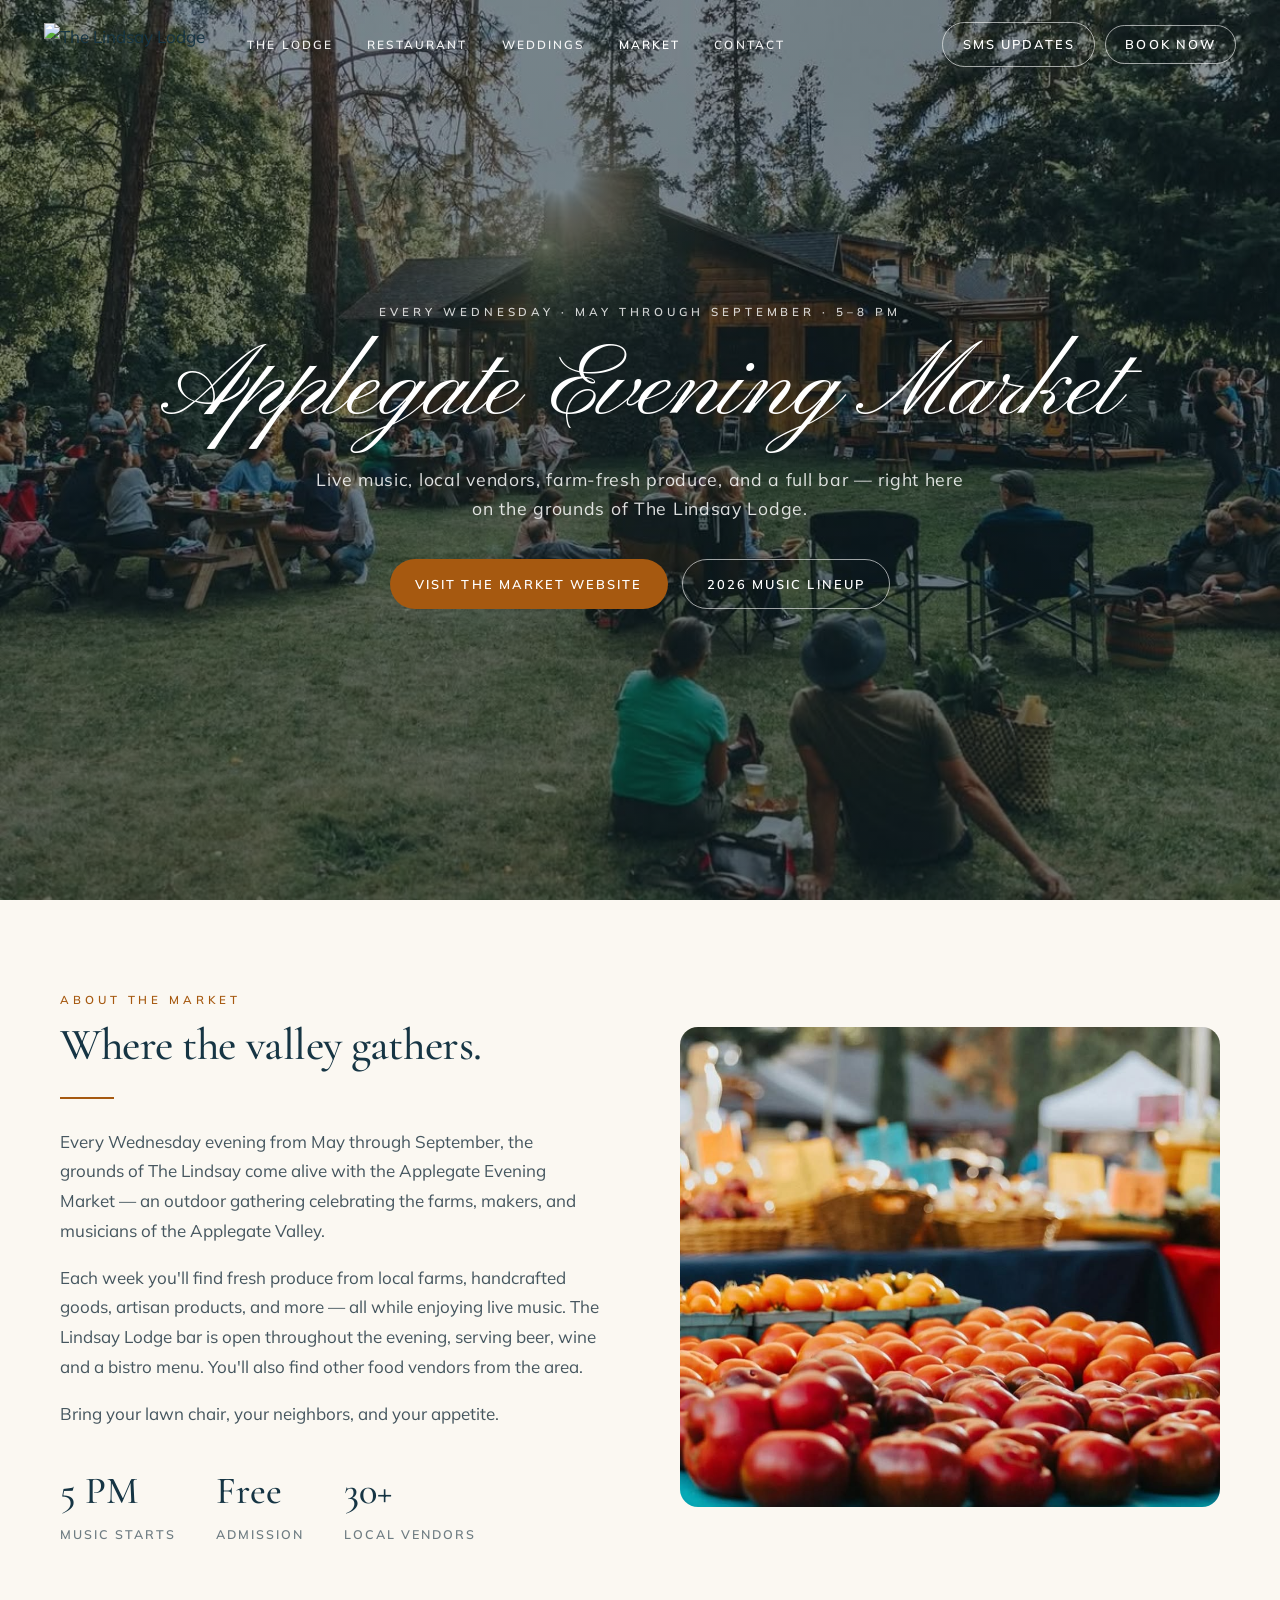
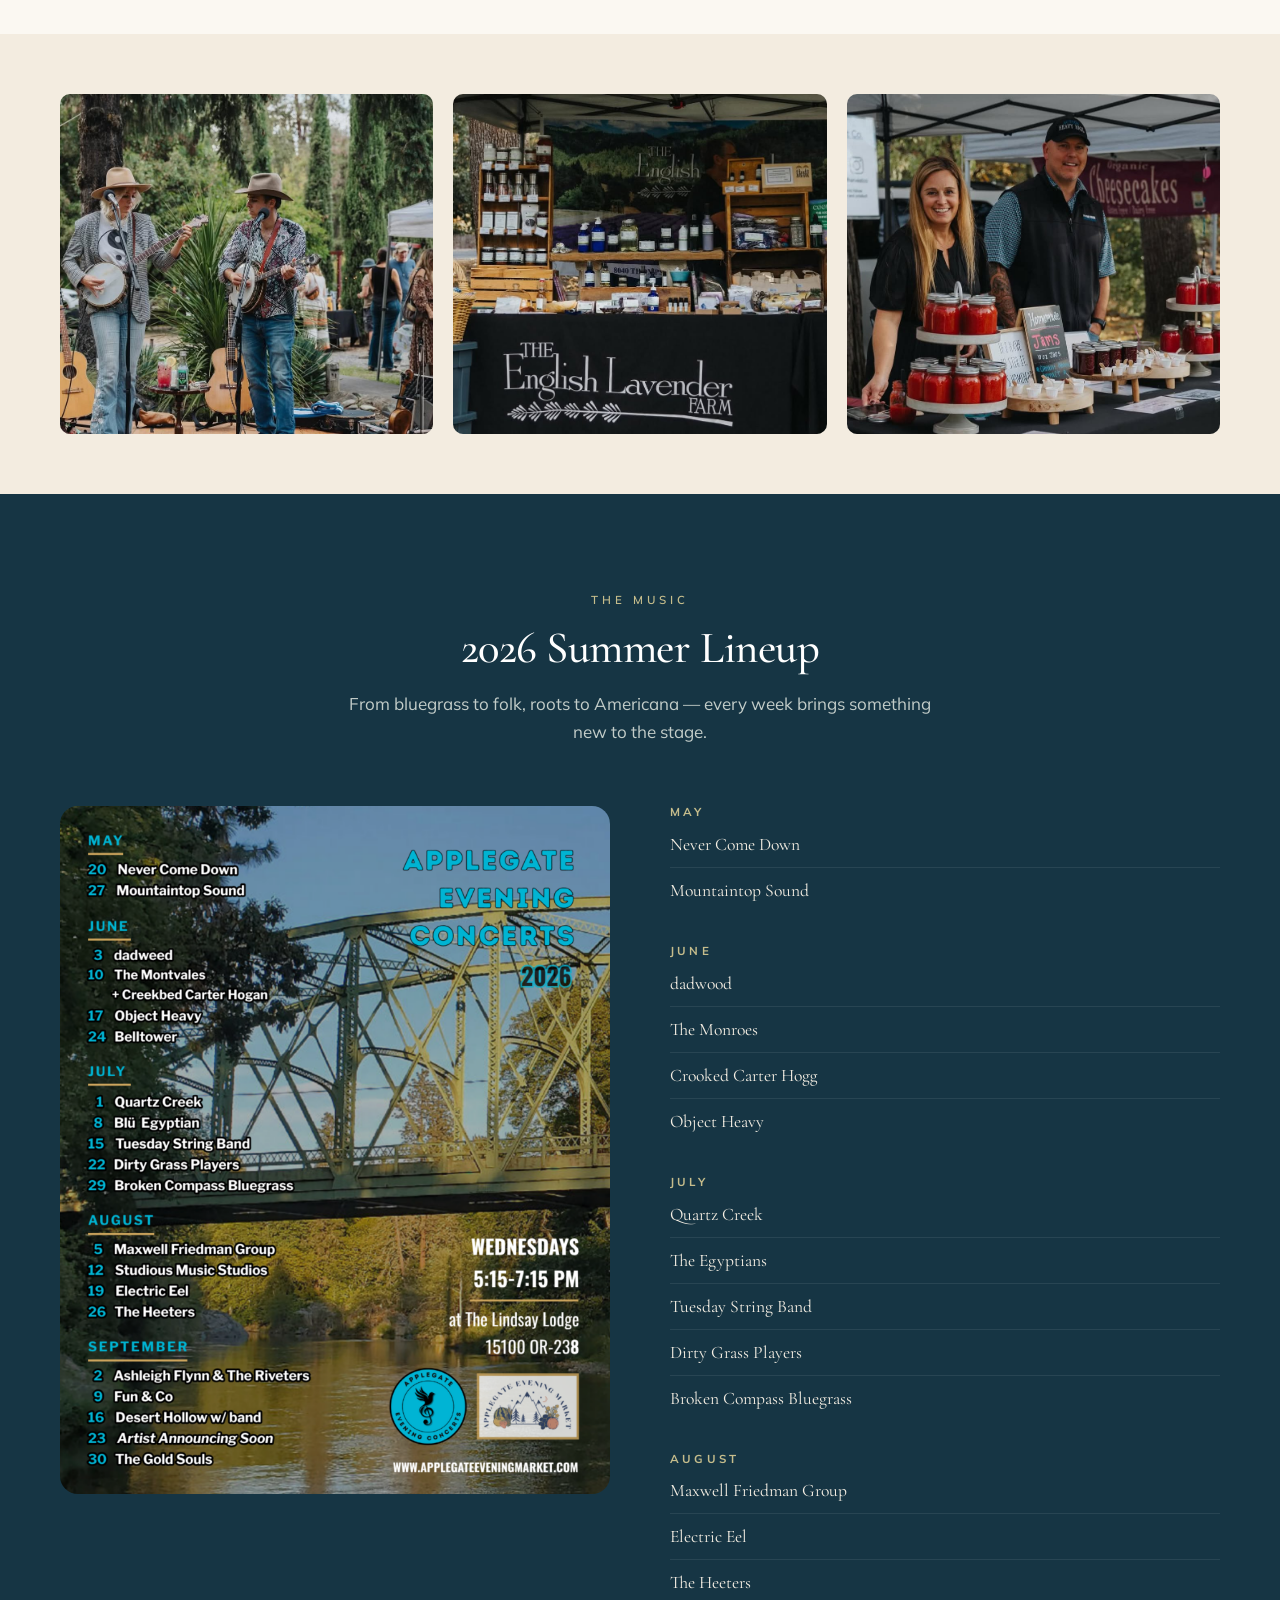
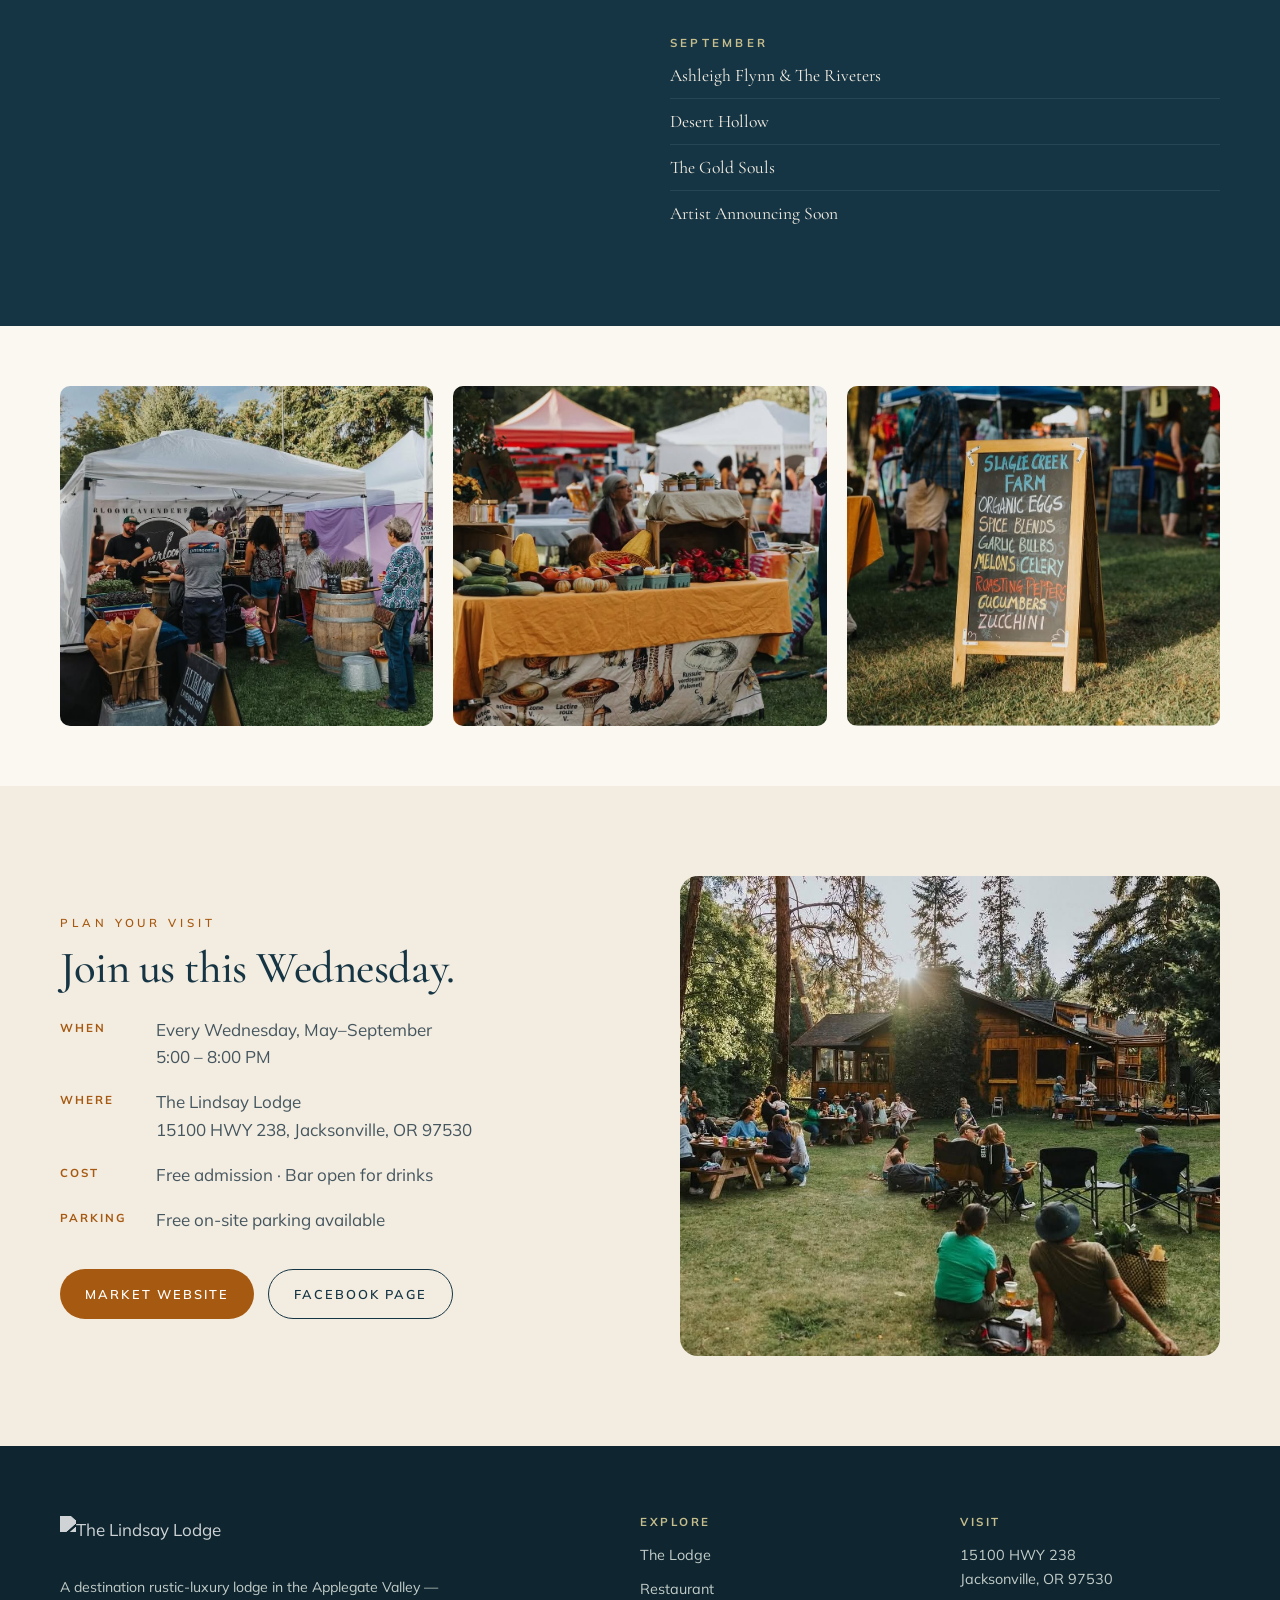
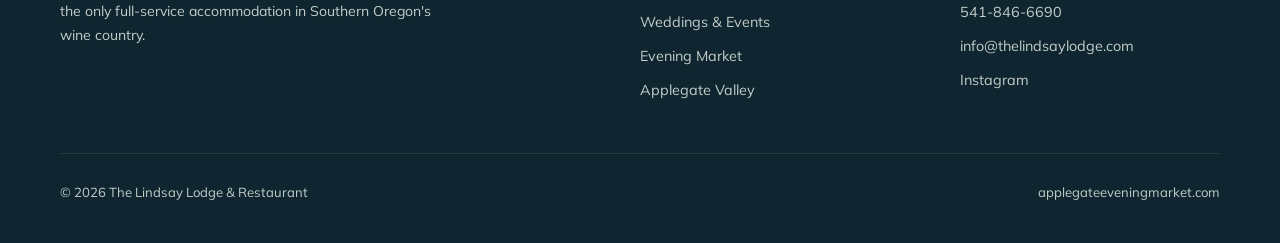
==== market.html @ b1ee75ec "Add Applegate Evening Market page and lodge gallery photos - New market.html page with hero, lineup," ====
<!doctype html>
<html lang="en">
<head>
<meta charset="utf-8">
<meta name="viewport" content="width=device-width, initial-scale=1">
<title>Applegate Evening Market | The Lindsay Lodge — Wednesdays in the Applegate Valley</title>
<meta name="description" content="The Applegate Evening Market is a weekly outdoor market held every Wednesday evening, May through September, at The Lindsay Lodge. Live music, local vendors, food, and drinks in the Applegate Valley, Oregon.">
<meta name="robots" content="index, follow">
<link rel="canonical" href="https://www.thelindsaylodge.com/market">

<meta property="og:type" content="event">
<meta property="og:url" content="https://www.thelindsaylodge.com/market">
<meta property="og:title" content="Applegate Evening Market — Every Wednesday at The Lindsay Lodge">
<meta property="og:description" content="Live music, local vendors, food and drinks every Wednesday evening, May–September, on the grounds of The Lindsay Lodge in the Applegate Valley.">
<meta property="og:image" content="https://www.thelindsaylodge.com/assets/market-lawn.jpg">
<meta property="og:site_name" content="The Lindsay Lodge">

<meta name="twitter:card" content="summary_large_image">
<meta name="twitter:title" content="Applegate Evening Market | The Lindsay Lodge">
<meta name="twitter:description" content="Live music, local vendors, and drinks every Wednesday evening at The Lindsay Lodge, Applegate Valley, Oregon.">
<meta name="twitter:image" content="https://www.thelindsaylodge.com/assets/market-lawn.jpg">

<script type="application/ld+json">
{
  "@context": "https://schema.org",
  "@type": "EventSeries",
  "name": "Applegate Evening Market",
  "url": "https://www.thelindsaylodge.com/market",
  "image": "https://www.thelindsaylodge.com/assets/market-lawn.jpg",
  "description": "A weekly outdoor market featuring live music, local vendors, and food and drinks every Wednesday evening from May through September at The Lindsay Lodge.",
  "eventSchedule": {
    "@type": "Schedule",
    "repeatFrequency": "P1W",
    "byDay": "Wednesday",
    "startTime": "17:15",
    "endTime": "19:15",
    "startDate": "2026-05-01",
    "endDate": "2026-09-30"
  },
  "location": {
    "@type": "Place",
    "name": "The Lindsay Lodge",
    "address": {
      "@type": "PostalAddress",
      "streetAddress": "15100 HWY 238",
      "addressLocality": "Jacksonville",
      "addressRegion": "OR",
      "postalCode": "97530",
      "addressCountry": "US"
    }
  },
  "organizer": {
    "@type": "Organization",
    "name": "A Greater Applegate",
    "url": "https://agreaterapplegate.org"
  }
}
</script>

<link rel="stylesheet" href="styles/brand.css">
<style>
.wrap{ max-width:1240px; margin:0 auto; padding:0 40px; }

/* Nav */
.nav{ position:fixed; inset:0 0 auto 0; z-index:50; display:flex; align-items:center;
  justify-content:space-between; padding:22px 44px; transition:all .4s var(--ease); }
.nav__links{ display:flex; gap:34px; align-items:center; }
.nav a.navlink{ font-family:var(--body); font-weight:600; font-size:.74rem; letter-spacing:.18em;
  text-transform:uppercase; color:#fff; opacity:.92; transition:opacity .2s; }
.nav a.navlink:hover,.nav a.navlink.active{ opacity:1; }
.nav__logo img{ height:42px; display:block; transition:filter .4s var(--ease); }
.nav .btn{ padding:.85em 1.5em; }
.nav--scrolled{ background:var(--canvas); padding:14px 44px; box-shadow:var(--shadow-sm); }
.nav--scrolled a.navlink{ color:var(--ink); }
.nav--scrolled .nav__logo img{ filter:brightness(0) saturate(100%) invert(15%) sepia(34%) saturate(900%) hue-rotate(155deg) brightness(94%) contrast(92%); }
.nav--scrolled .btn--ghost-light{ border-color:var(--ink); color:var(--ink); }
.nav--scrolled .btn--ghost-light:hover{ background:var(--ink); color:#fff; }
.nav__left{ display:flex; align-items:center; gap:42px; }

/* Mobile nav */
.nav__burger{ display:none; background:none; border:none; cursor:pointer; padding:6px; flex-direction:column; gap:5px; align-items:center; justify-content:center; }
.nav__burger span{ display:block; width:22px; height:2px; background:#fff; border-radius:2px; transition:transform .3s var(--ease), opacity .2s, background .4s var(--ease); }
.nav--scrolled .nav__burger span{ background:var(--ink); }
.nav__burger[aria-expanded="true"] span:nth-child(1){ transform:translateY(7px) rotate(45deg); }
.nav__burger[aria-expanded="true"] span:nth-child(2){ opacity:0; }
.nav__burger[aria-expanded="true"] span:nth-child(3){ transform:translateY(-7px) rotate(-45deg); }
.nav__mobile{ position:fixed; inset:0; z-index:49; background:var(--ink); display:flex; flex-direction:column;
  padding:90px 44px 50px; gap:0; transform:translateY(-100%); opacity:0;
  transition:transform .45s var(--ease), opacity .35s var(--ease); pointer-events:none; }
.nav__mobile.open{ transform:translateY(0); opacity:1; pointer-events:auto; }
.nav__mobile a{ font-family:var(--display); font-size:2rem; color:var(--on-dark); padding:14px 0;
  border-bottom:1px solid rgba(255,255,255,.1); font-weight:500; }
.nav__mobile > a:last-of-type{ border-bottom:none; }
.nav__mobile__close{ position:absolute; top:22px; right:44px; background:none; border:none;
  color:#fff; font-size:1.5rem; cursor:pointer; padding:8px; }
.nav__mobile__sms{ margin-top:18px; padding-top:22px; border-top:1px solid rgba(255,255,255,.1); }
.nav__mobile .nav__mobile__sms a{ border-bottom:none; padding:0; color:var(--gold); font-size:.76rem; letter-spacing:.14em; font-family:var(--body); }
@media(max-width:980px){ .nav__burger{ display:flex; } .nav__sms-desktop{ display:none; } }

/* Book dropdown */
.book-dropdown{ position:relative; }
.book-dropdown > button{ background:transparent; }
.book-dropdown__menu{ display:none; position:absolute; top:calc(100% + 10px); right:0;
  background:#fff; border-radius:var(--r-md); box-shadow:var(--shadow-md);
  min-width:190px; overflow:hidden; z-index:200; }
.book-dropdown__menu.open{ display:block; }
.book-dropdown__menu a{ display:block; padding:15px 20px; font-family:var(--body);
  font-weight:600; font-size:.78rem; letter-spacing:.12em; text-transform:uppercase;
  color:var(--ink); border-bottom:1px solid var(--line); transition:background .18s; }
.book-dropdown__menu a:last-child{ border-bottom:none; }
.book-dropdown__menu a:hover{ background:var(--canvas-2); }

/* Hero */
.hero{ position:relative; height:100vh; min-height:640px; display:flex; align-items:center;
  justify-content:center; text-align:center; color:#fff; overflow:hidden; }
.hero__bg{ position:absolute; inset:0; background-size:cover; background-position:center 30%;
  background-image:url('assets/market-lawn.jpg'); }
.hero__bg::after{ content:''; position:absolute; inset:0;
  background:linear-gradient(to bottom, rgba(10,30,40,.45) 0%, rgba(10,30,40,.55) 100%); }
.hero__body{ position:relative; z-index:2; padding:0 20px; }
.hero__eyebrow{ font-family:var(--body); font-weight:600; font-size:.72rem;
  letter-spacing:.34em; text-transform:uppercase; opacity:.8; margin-bottom:18px; }
.hero h1{ font-family:var(--script); font-size:clamp(3rem,8vw,7rem); font-weight:400;
  color:#fff; line-height:1; margin-bottom:24px; }
.hero__sub{ font-family:var(--body); font-size:clamp(.9rem,1.4vw,1.1rem);
  opacity:.85; max-width:38em; margin:0 auto 36px; letter-spacing:.04em; }
.hero__ctas{ display:flex; gap:14px; justify-content:center; flex-wrap:wrap; }

/* Sections */
.pad{ padding:90px 0; }
.pad--sm{ padding:60px 0; }

/* Intro */
.intro{ background:var(--canvas); }
.intro__grid{ display:grid; grid-template-columns:1fr 1fr; gap:80px; align-items:center; }
.intro__text .eyebrow{ color:var(--burnt); margin-bottom:14px; display:block; }
.intro__text h2{ font-size:clamp(2rem,3.5vw,3.2rem); font-weight:500; margin-bottom:22px; }
.intro__text p{ color:var(--fg-soft); line-height:1.75; margin-bottom:16px; }
.intro__text .rule{ margin:28px 0; }
.intro__img{ border-radius:var(--r-lg); overflow:hidden; }
.intro__img img{ width:100%; height:480px; object-fit:cover; display:block; }

/* Photo strip */
.strip{ background:var(--canvas-2); }
.strip__grid{ display:grid; grid-template-columns:repeat(3,1fr); gap:20px; }
.strip__grid img{ width:100%; height:340px; object-fit:cover; border-radius:var(--r-md); display:block; }

/* Lineup */
.lineup{ background:var(--ink); color:var(--on-dark); }
.lineup .eyebrow{ color:var(--gold); }
.lineup__head{ text-align:center; margin-bottom:60px; }
.lineup__head h2{ color:#fff; font-size:clamp(2rem,3.5vw,3rem); font-weight:500; margin:14px 0 18px; }
.lineup__head p{ color:var(--on-dark-mute); max-width:36em; margin:0 auto; }
.lineup__grid{ display:grid; grid-template-columns:1fr 1fr; gap:60px; align-items:start; }
.lineup__img{ border-radius:var(--r-lg); overflow:hidden; }
.lineup__img img{ width:100%; display:block; }
.lineup__months{ display:flex; flex-direction:column; gap:32px; }
.lineup__month h3{ font-family:var(--body); font-weight:700; font-size:.72rem;
  letter-spacing:.28em; text-transform:uppercase; color:var(--gold); margin-bottom:12px; }
.lineup__month ul{ list-style:none; padding:0; margin:0; display:flex; flex-direction:column; gap:8px; }
.lineup__month li{ color:var(--on-dark); font-family:var(--display); font-size:1.1rem;
  font-weight:400; padding-bottom:8px; border-bottom:1px solid rgba(255,255,255,.08); }
.lineup__month li:last-child{ border-bottom:none; }

/* Vendor grid */
.vendors{ background:var(--canvas); }
.vendors__grid{ display:grid; grid-template-columns:repeat(3,1fr); gap:20px; }
.vendors__grid img{ width:100%; height:340px; object-fit:cover; border-radius:var(--r-md); display:block; }

/* Visit info */
.visit{ background:var(--canvas-2); }
.visit__grid{ display:grid; grid-template-columns:1fr 1fr; gap:80px; align-items:center; }
.visit__text .eyebrow{ color:var(--burnt); margin-bottom:14px; display:block; }
.visit__text h2{ font-size:clamp(2rem,3.5vw,3rem); font-weight:500; margin-bottom:24px; }
.visit__details{ display:flex; flex-direction:column; gap:18px; margin-bottom:36px; }
.visit__detail{ display:flex; gap:16px; align-items:flex-start; }
.visit__detail__label{ font-family:var(--body); font-weight:700; font-size:.72rem;
  letter-spacing:.18em; text-transform:uppercase; color:var(--burnt); min-width:80px; padding-top:2px; }
.visit__detail__val{ color:var(--fg-soft); line-height:1.6; }
.visit__img{ border-radius:var(--r-lg); overflow:hidden; }
.visit__img img{ width:100%; height:480px; object-fit:cover; display:block; }

/* Footer */
footer{ background:#0f2630; color:var(--on-dark-mute); padding:70px 0 40px; }
.foot{ display:grid; grid-template-columns:2fr 1fr 1fr; gap:60px; padding-bottom:50px;
  border-bottom:1px solid rgba(255,255,255,.08); }
.foot__brand img{ height:48px; filter:brightness(0) invert(1); opacity:.8; margin-bottom:18px; }
.foot__brand p{ font-size:.88rem; line-height:1.7; max-width:28em; }
footer h4{ font-family:var(--body); font-weight:700; font-size:.72rem;
  letter-spacing:.22em; text-transform:uppercase; color:var(--gold); margin-bottom:16px; }
footer ul{ list-style:none; padding:0; margin:0; display:flex; flex-direction:column; gap:10px; font-size:.9rem; }
footer a{ color:var(--on-dark-mute); transition:color .2s; }
footer a:hover{ color:var(--on-dark); }
.foot__bottom{ display:flex; justify-content:space-between; padding-top:28px; font-size:.82rem; flex-wrap:wrap; gap:10px; }

@media(max-width:900px){
  .intro__grid,.lineup__grid,.visit__grid{ grid-template-columns:1fr; gap:44px; }
  .strip__grid,.vendors__grid{ grid-template-columns:1fr 1fr; }
  .foot{ grid-template-columns:1fr; gap:36px; }
}
@media(max-width:600px){
  .strip__grid,.vendors__grid{ grid-template-columns:1fr; }
  .wrap{ padding:0 24px; }
  .pad{ padding:60px 0; }
}
</style>
</head>
<body>

<nav class="nav" id="nav">
  <div class="nav__left">
    <button class="nav__burger" id="navBurger" aria-label="Open menu" aria-expanded="false"><span></span><span></span><span></span></button>
    <a class="nav__logo" href="index.html"><img src="https://static.wixstatic.com/media/81984b_c04ca0d64a994e589d77ba62fd34f789~mv2.png/v1/fill/w_420,h_168,al_c,q_90,enc_auto/file.png" alt="The Lindsay Lodge"></a>
    <div class="nav__links">
      <a class="navlink" href="index.html#lodge">The Lodge</a>
      <a class="navlink" href="restaurant.html">Restaurant</a>
      <a class="navlink" href="weddings.html">Weddings</a>
      <a class="navlink active" href="market.html">Market</a>
      <a class="navlink" href="index.html#visit">Contact</a>
    </div>
  </div>
  <div style="display:flex;gap:10px;align-items:center;">
    <a class="btn btn--ghost-light nav__sms-desktop" href="https://mailchi.mp/thelindsaylodge/sms-signup" target="_blank" rel="noopener">SMS Updates</a>
    <div class="book-dropdown" id="bookDropdown">
      <button class="btn btn--ghost-light" id="bookBtn" aria-haspopup="true" aria-expanded="false">Book Now</button>
      <div class="book-dropdown__menu" id="bookMenu">
        <a href="https://resnexus.com/resnexus/reservations/book/3CEECE79-8033-436E-B583-3819718437B6" target="_blank" rel="noopener">Book a Room</a>
        <a href="restaurant.html#reserve">Book a Table</a>
      </div>
    </div>
  </div>
</nav>

<div class="nav__mobile" id="navMobile">
  <button class="nav__mobile__close" id="navMobileClose" aria-label="Close menu">✕</button>
  <a href="index.html#lodge">The Lodge</a>
  <a href="restaurant.html">Restaurant</a>
  <a href="weddings.html">Weddings</a>
  <a href="market.html">Market</a>
  <a href="index.html#visit">Contact</a>
  <div class="nav__mobile__sms">
    <a href="https://mailchi.mp/thelindsaylodge/sms-signup" target="_blank" rel="noopener">Sign up for text updates</a>
  </div>
</div>

<!-- HERO -->
<section class="hero">
  <div class="hero__bg"></div>
  <div class="hero__body">
    <p class="hero__eyebrow">Every Wednesday · May through September · 5–8 PM</p>
    <h1>Applegate Evening Market</h1>
    <p class="hero__sub">Live music, local vendors, farm-fresh produce, and a full bar — right here on the grounds of The Lindsay Lodge.</p>
    <div class="hero__ctas">
      <a class="btn btn--solid" href="https://www.applegateeveningmarket.com" target="_blank" rel="noopener">Visit the Market Website</a>
      <a class="btn btn--ghost-light" href="#lineup">2026 Music Lineup</a>
    </div>
  </div>
</section>

<!-- INTRO -->
<section class="pad intro">
  <div class="wrap">
    <div class="intro__grid">
      <div class="intro__text">
        <span class="eyebrow">About the Market</span>
        <h2>Where the valley gathers.</h2>
        <hr class="rule">
        <p>Every Wednesday evening from May through September, the grounds of The Lindsay come alive with the Applegate Evening Market — an outdoor gathering celebrating the farms, makers, and musicians of the Applegate Valley.</p>
        <p>Each week you'll find fresh produce from local farms, handcrafted goods, artisan products, and more — all while enjoying live music. The Lindsay Lodge bar is open throughout the evening, serving beer, wine and a bistro menu. You'll also find other food vendors from the area.</p>
        <p>Bring your lawn chair, your neighbors, and your appetite.</p>
        <div style="margin-top:32px; display:flex; gap:40px; flex-wrap:wrap;">
          <div>
            <div style="font-family:var(--display);font-size:2.4rem;font-weight:500;color:var(--ink);">5 PM</div>
            <div style="font-size:.78rem;letter-spacing:.16em;text-transform:uppercase;color:var(--fg-mute);font-weight:600;">Music Starts</div>
          </div>
          <div>
            <div style="font-family:var(--display);font-size:2.4rem;font-weight:500;color:var(--ink);">Free</div>
            <div style="font-size:.78rem;letter-spacing:.16em;text-transform:uppercase;color:var(--fg-mute);font-weight:600;">Admission</div>
          </div>
          <div>
            <div style="font-family:var(--display);font-size:2.4rem;font-weight:500;color:var(--ink);">30+</div>
            <div style="font-size:.78rem;letter-spacing:.16em;text-transform:uppercase;color:var(--fg-mute);font-weight:600;">Local Vendors</div>
          </div>
        </div>
      </div>
      <div class="intro__img">
        <img src="assets/market-produce.jpg" alt="Fresh heirloom tomatoes and produce at the Applegate Evening Market">
      </div>
    </div>
  </div>
</section>

<!-- PHOTO STRIP -->
<section class="pad--sm strip">
  <div class="wrap">
    <div class="strip__grid">
      <img src="assets/market-musicians.jpg" alt="Live banjo musicians performing at the Applegate Evening Market">
      <img src="assets/market-lavender.jpg" alt="English Lavender Farm vendor booth">
      <img src="assets/market-jams.jpg" alt="Homemade jam vendors at the market">
    </div>
  </div>
</section>

<!-- MUSIC LINEUP -->
<section class="pad lineup" id="lineup">
  <div class="wrap">
    <div class="lineup__head">
      <span class="eyebrow">The Music</span>
      <h2>2026 Summer Lineup</h2>
      <p>From bluegrass to folk, roots to Americana — every week brings something new to the stage.</p>
    </div>
    <div class="lineup__grid">
      <div class="lineup__img">
        <img src="assets/market-lineup.png" alt="2026 Applegate Evening Market music lineup">
      </div>
      <div class="lineup__months">
        <div class="lineup__month">
          <h3>May</h3>
          <ul>
            <li>Never Come Down</li>
            <li>Mountaintop Sound</li>
          </ul>
        </div>
        <div class="lineup__month">
          <h3>June</h3>
          <ul>
            <li>dadwood</li>
            <li>The Monroes</li>
            <li>Crooked Carter Hogg</li>
            <li>Object Heavy</li>
          </ul>
        </div>
        <div class="lineup__month">
          <h3>July</h3>
          <ul>
            <li>Quartz Creek</li>
            <li>The Egyptians</li>
            <li>Tuesday String Band</li>
            <li>Dirty Grass Players</li>
            <li>Broken Compass Bluegrass</li>
          </ul>
        </div>
        <div class="lineup__month">
          <h3>August</h3>
          <ul>
            <li>Maxwell Friedman Group</li>
            <li>Electric Eel</li>
            <li>The Heeters</li>
          </ul>
        </div>
        <div class="lineup__month">
          <h3>September</h3>
          <ul>
            <li>Ashleigh Flynn &amp; The Riveters</li>
            <li>Desert Hollow</li>
            <li>The Gold Souls</li>
            <li>Artist Announcing Soon</li>
          </ul>
        </div>
      </div>
    </div>
  </div>
</section>

<!-- VENDOR PHOTOS -->
<section class="pad--sm vendors">
  <div class="wrap">
    <div class="vendors__grid">
      <img src="assets/market-booths.jpg" alt="Vendor booths and crowds at the Applegate Evening Market">
      <img src="assets/market-vegetables.jpg" alt="Fresh vegetables at the market">
      <img src="assets/market-sign.jpg" alt="Slagle Creek Farm chalkboard sign at the market">
    </div>
  </div>
</section>

<!-- VISIT INFO -->
<section class="pad visit">
  <div class="wrap">
    <div class="visit__grid">
      <div class="visit__text">
        <span class="eyebrow">Plan Your Visit</span>
        <h2>Join us this Wednesday.</h2>
        <div class="visit__details">
          <div class="visit__detail">
            <span class="visit__detail__label">When</span>
            <span class="visit__detail__val">Every Wednesday, May–September<br>5:00 – 8:00 PM</span>
          </div>
          <div class="visit__detail">
            <span class="visit__detail__label">Where</span>
            <span class="visit__detail__val">The Lindsay Lodge<br>15100 HWY 238, Jacksonville, OR 97530</span>
          </div>
          <div class="visit__detail">
            <span class="visit__detail__label">Cost</span>
            <span class="visit__detail__val">Free admission · Bar open for drinks</span>
          </div>
          <div class="visit__detail">
            <span class="visit__detail__label">Parking</span>
            <span class="visit__detail__val">Free on-site parking available</span>
          </div>
        </div>
        <div style="display:flex;gap:14px;flex-wrap:wrap;">
          <a class="btn btn--solid" href="https://www.applegateeveningmarket.com" target="_blank" rel="noopener">Market Website</a>
          <a class="btn btn--ghost" href="https://www.facebook.com/applegateeveningmarket/" target="_blank" rel="noopener">Facebook Page</a>
        </div>
      </div>
      <div class="visit__img">
        <img src="assets/market-lawn.jpg" alt="Crowd enjoying the Applegate Evening Market on the lodge lawn">
      </div>
    </div>
  </div>
</section>

<footer>
  <div class="wrap">
    <div class="foot">
      <div class="foot__brand">
        <img src="https://static.wixstatic.com/media/81984b_c04ca0d64a994e589d77ba62fd34f789~mv2.png/v1/fill/w_420,h_168,al_c,q_90,enc_auto/file.png" alt="The Lindsay Lodge">
        <p>A destination rustic-luxury lodge in the Applegate Valley — the only full-service accommodation in Southern Oregon's wine country.</p>
      </div>
      <div>
        <h4>Explore</h4>
        <ul>
          <li><a href="index.html#lodge">The Lodge</a></li>
          <li><a href="restaurant.html">Restaurant</a></li>
          <li><a href="weddings.html">Weddings &amp; Events</a></li>
          <li><a href="market.html">Evening Market</a></li>
          <li><a href="https://wanderapplegate.com/" target="_blank" rel="noopener">Applegate Valley</a></li>
        </ul>
      </div>
      <div>
        <h4>Visit</h4>
        <ul>
          <li>15100 HWY 238<br>Jacksonville, OR 97530</li>
          <li><a href="tel:+15418466690">541-846-6690</a></li>
          <li><a href="mailto:info@thelindsaylodge.com">info@thelindsaylodge.com</a></li>
          <li><a href="https://www.instagram.com/thelindsaylodge/" target="_blank" rel="noopener">Instagram</a></li>
        </ul>
      </div>
    </div>
    <div class="foot__bottom">
      <span>© 2026 The Lindsay Lodge &amp; Restaurant</span>
      <span><a href="https://www.applegateeveningmarket.com" target="_blank" rel="noopener">applegateeveningmarket.com</a></span>
    </div>
  </div>
</footer>

<script>
  // Nav scroll
  const nav = document.getElementById('nav');
  window.addEventListener('scroll', () => {
    nav.classList.toggle('nav--scrolled', window.scrollY > 40);
  }, { passive: true });

  // Mobile nav
  const burger = document.getElementById('navBurger');
  const navMobile = document.getElementById('navMobile');
  function closeNav() {
    navMobile.classList.remove('open');
    burger.setAttribute('aria-expanded', 'false');
    document.body.style.overflow = '';
  }
  burger.addEventListener('click', () => {
    const open = !navMobile.classList.contains('open');
    navMobile.classList.toggle('open', open);
    burger.setAttribute('aria-expanded', open);
    document.body.style.overflow = open ? 'hidden' : '';
  });
  document.getElementById('navMobileClose').addEventListener('click', closeNav);
  navMobile.querySelectorAll('a').forEach(a => a.addEventListener('click', closeNav));

  // Book dropdown
  const bookBtn = document.getElementById('bookBtn');
  const bookMenu = document.getElementById('bookMenu');
  bookBtn.addEventListener('click', e => {
    e.stopPropagation();
    const open = !bookMenu.classList.contains('open');
    bookMenu.classList.toggle('open', open);
    bookBtn.setAttribute('aria-expanded', open);
  });
  document.addEventListener('click', () => {
    bookMenu.classList.remove('open');
    bookBtn.setAttribute('aria-expanded', 'false');
  });
  document.addEventListener('keydown', e => { if(e.key==='Escape') bookMenu.classList.remove('open'); });
</script>
</body>
</html>
---- styles/brand.css ----
/* ===========================================================================
   THE LINDSAY LODGE — Brand tokens (from official Brand Guidelines v1.0)
   Deep Blue / Spa Hue heroes · Gold Dust / Burnt Fall / Ever Green / Pale Rosé
   Headlines: Roxborough CF  → Cormorant Garamond (substitute, FLAGGED)
   Body:      Evolve Sans Lt → Mulish            (substitute, FLAGGED)
   Script:    BD Script      → Pinyon Script      (substitute, FLAGGED)
   =========================================================================== */
@import url('https://fonts.googleapis.com/css2?family=Cormorant+Garamond:ital,wght@0,400;0,500;0,600;0,700;1,400;1,500;1,600&family=Mulish:ital,wght@0,300;0,400;0,500;0,600;0,700;1,400&family=Pinyon+Script&display=swap');

:root{
  /* Brand palette — exact hex from guidelines */
  --ink:        #163544;   /* Deep Blue  — hero, primary text */
  --ink-90:     #294655;
  --ink-70:     #4a6571;
  --spa:        #82A2A2;   /* Spa Hue    — hero secondary */
  --spa-dk:     #5e7d7d;
  --spa-lt:     #aec4c4;
  --gold:       #C6BD8C;   /* Gold Dust */
  --gold-dk:    #a99f6a;
  --burnt:      #A65910;   /* Burnt Fall — primary CTA / accent */
  --burnt-dk:   #8a4a0d;
  --evergreen:  #888957;   /* Ever Green */
  --rose:       #DDCEC0;   /* Pale Rosé  — warm neutral */

  /* Derived warm neutrals (backgrounds) */
  --canvas:     #FBF8F2;   /* warm off-white page bg */
  --canvas-2:   #F3ECE0;   /* secondary section bg */
  --paper:      #FFFFFF;
  --line:       #E4DBCC;   /* hairline dividers */

  --fg:         var(--ink);
  --fg-soft:    #45565f;
  --fg-mute:    #6f7d83;
  --on-dark:    #F4EEE3;
  --on-dark-mute:#c3cdc9;

  /* Type */
  --display: 'Cormorant Garamond', 'Roxborough CF', Georgia, serif;
  --body:    'Mulish', 'Evolve Sans', system-ui, sans-serif;
  --script:  'Pinyon Script', cursive;

  --tracking-eyebrow: 0.34em;
  --tracking-display: -0.01em;

  /* Spacing / radius / shadow */
  --r-sm: 4px; --r-md: 10px; --r-lg: 18px; --r-pill: 999px;
  --shadow-sm: 0 2px 10px rgba(22,53,68,.08);
  --shadow-md: 0 12px 34px rgba(22,53,68,.14);
  --shadow-lg: 0 30px 70px rgba(22,53,68,.22);
  --ease: cubic-bezier(.22,1,.36,1);
}

*{ box-sizing: border-box; }
html{ -webkit-font-smoothing: antialiased; text-rendering: optimizeLegibility; }
body{ margin:0; font-family: var(--body); color: var(--fg); background: var(--canvas);
      font-weight:400; line-height:1.65; font-size:17px; }

h1,h2,h3,h4{ font-family: var(--display); font-weight:600; line-height:1.02;
  letter-spacing: var(--tracking-display); margin:0; color: var(--ink); }

.eyebrow{ font-family: var(--body); font-weight:600; font-size:.72rem;
  letter-spacing: var(--tracking-eyebrow); text-transform: uppercase; }

.script{ font-family: var(--script); font-weight:400; letter-spacing:0; line-height:1; }

a{ color: inherit; text-decoration: none; }

/* Shared building blocks ------------------------------------------------ */
.btn{ display:inline-flex; align-items:center; gap:.6em; font-family:var(--body);
  font-weight:600; font-size:.8rem; letter-spacing:.16em; text-transform:uppercase;
  padding:1.05em 1.9em; border-radius:var(--r-pill); cursor:pointer; border:1px solid transparent;
  transition: all .28s var(--ease); }
.btn--solid{ background:var(--burnt); color:#fff; }
.btn--solid:hover{ background:var(--burnt-dk); transform:translateY(-1px); }
.btn--ink{ background:var(--ink); color:var(--on-dark); }
.btn--ink:hover{ background:#0e2630; transform:translateY(-1px); }
.btn--ghost{ border-color:currentColor; color:var(--ink); }
.btn--ghost:hover{ background:var(--ink); color:var(--on-dark); border-color:var(--ink); }
.btn--ghost-light{ border-color:rgba(255,255,255,.6); color:#fff; }
.btn--ghost-light:hover{ background:#fff; color:var(--ink); }
.btn--sms{ border-color:var(--gold-dk); color:var(--gold); }
.btn--sms:hover{ background:var(--gold); color:var(--ink); border-color:var(--gold); }

.rule{ width:54px; height:2px; background:var(--burnt); border:0; }
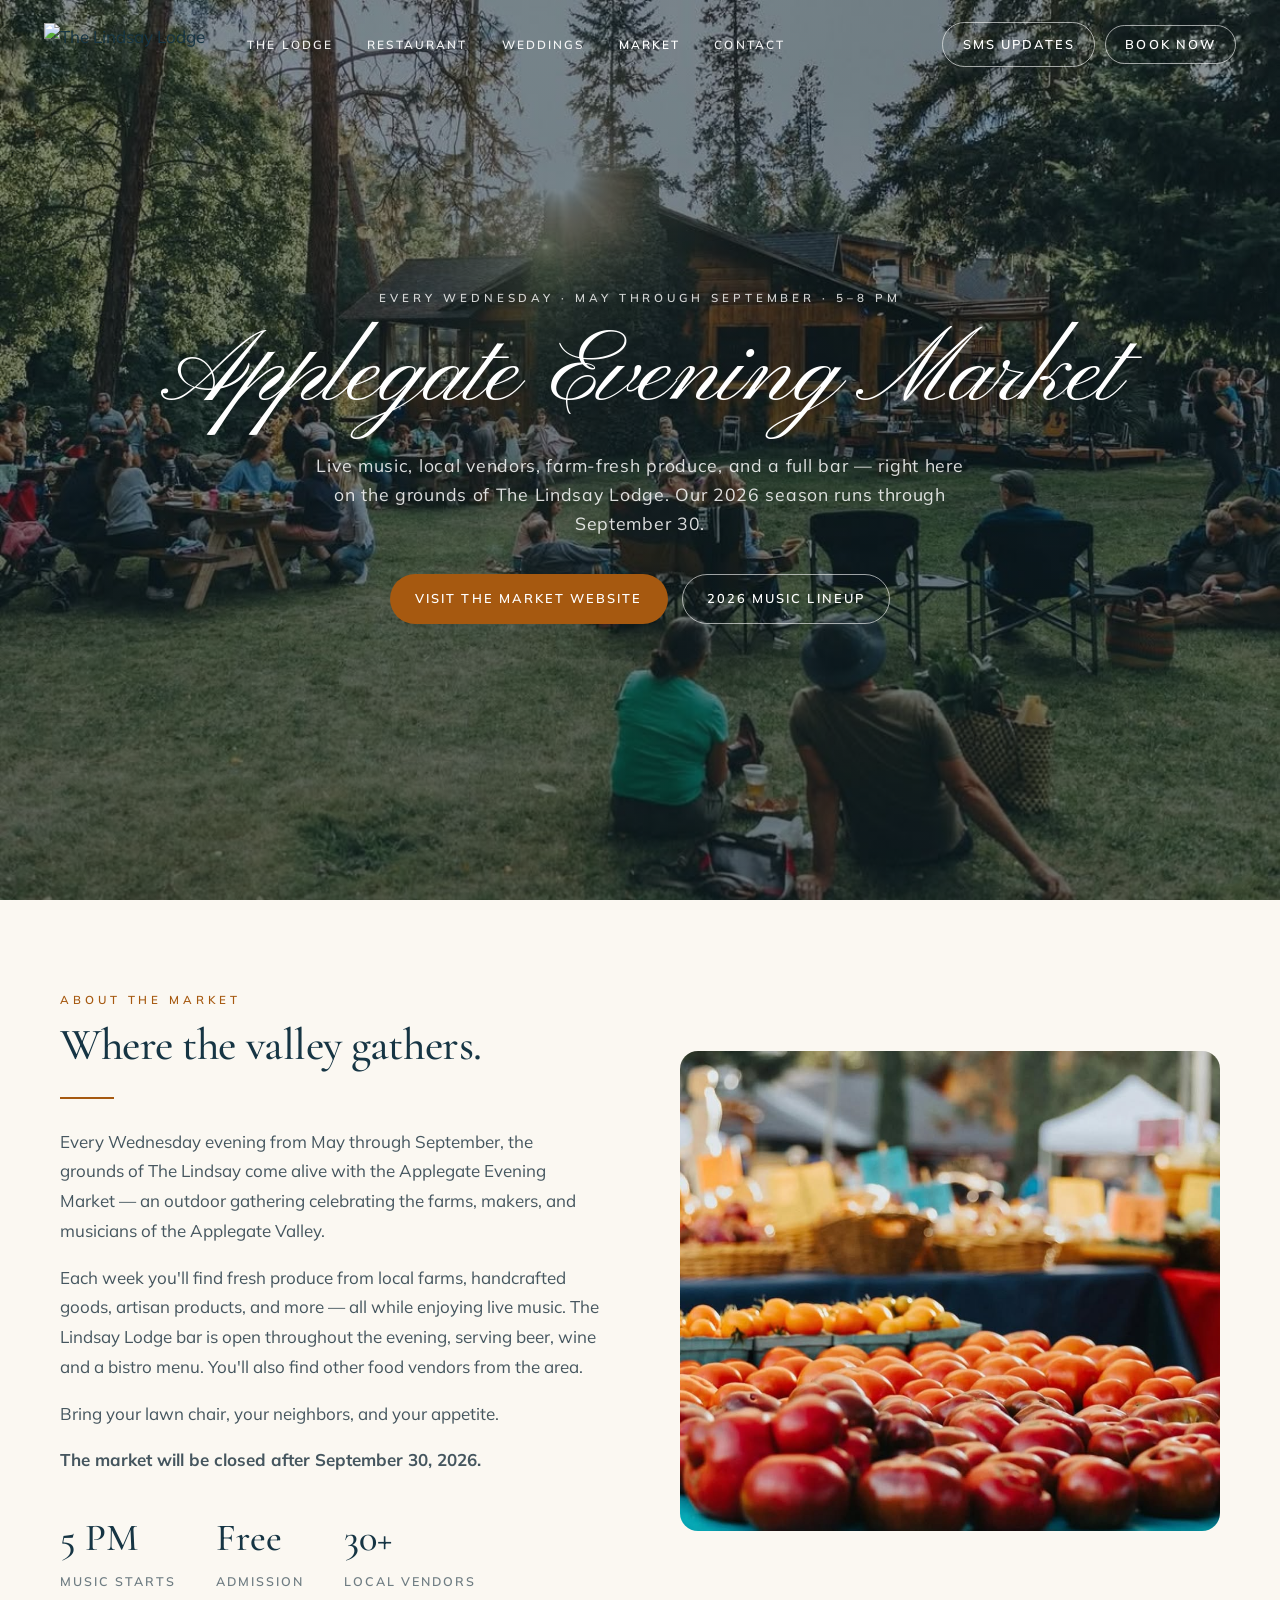
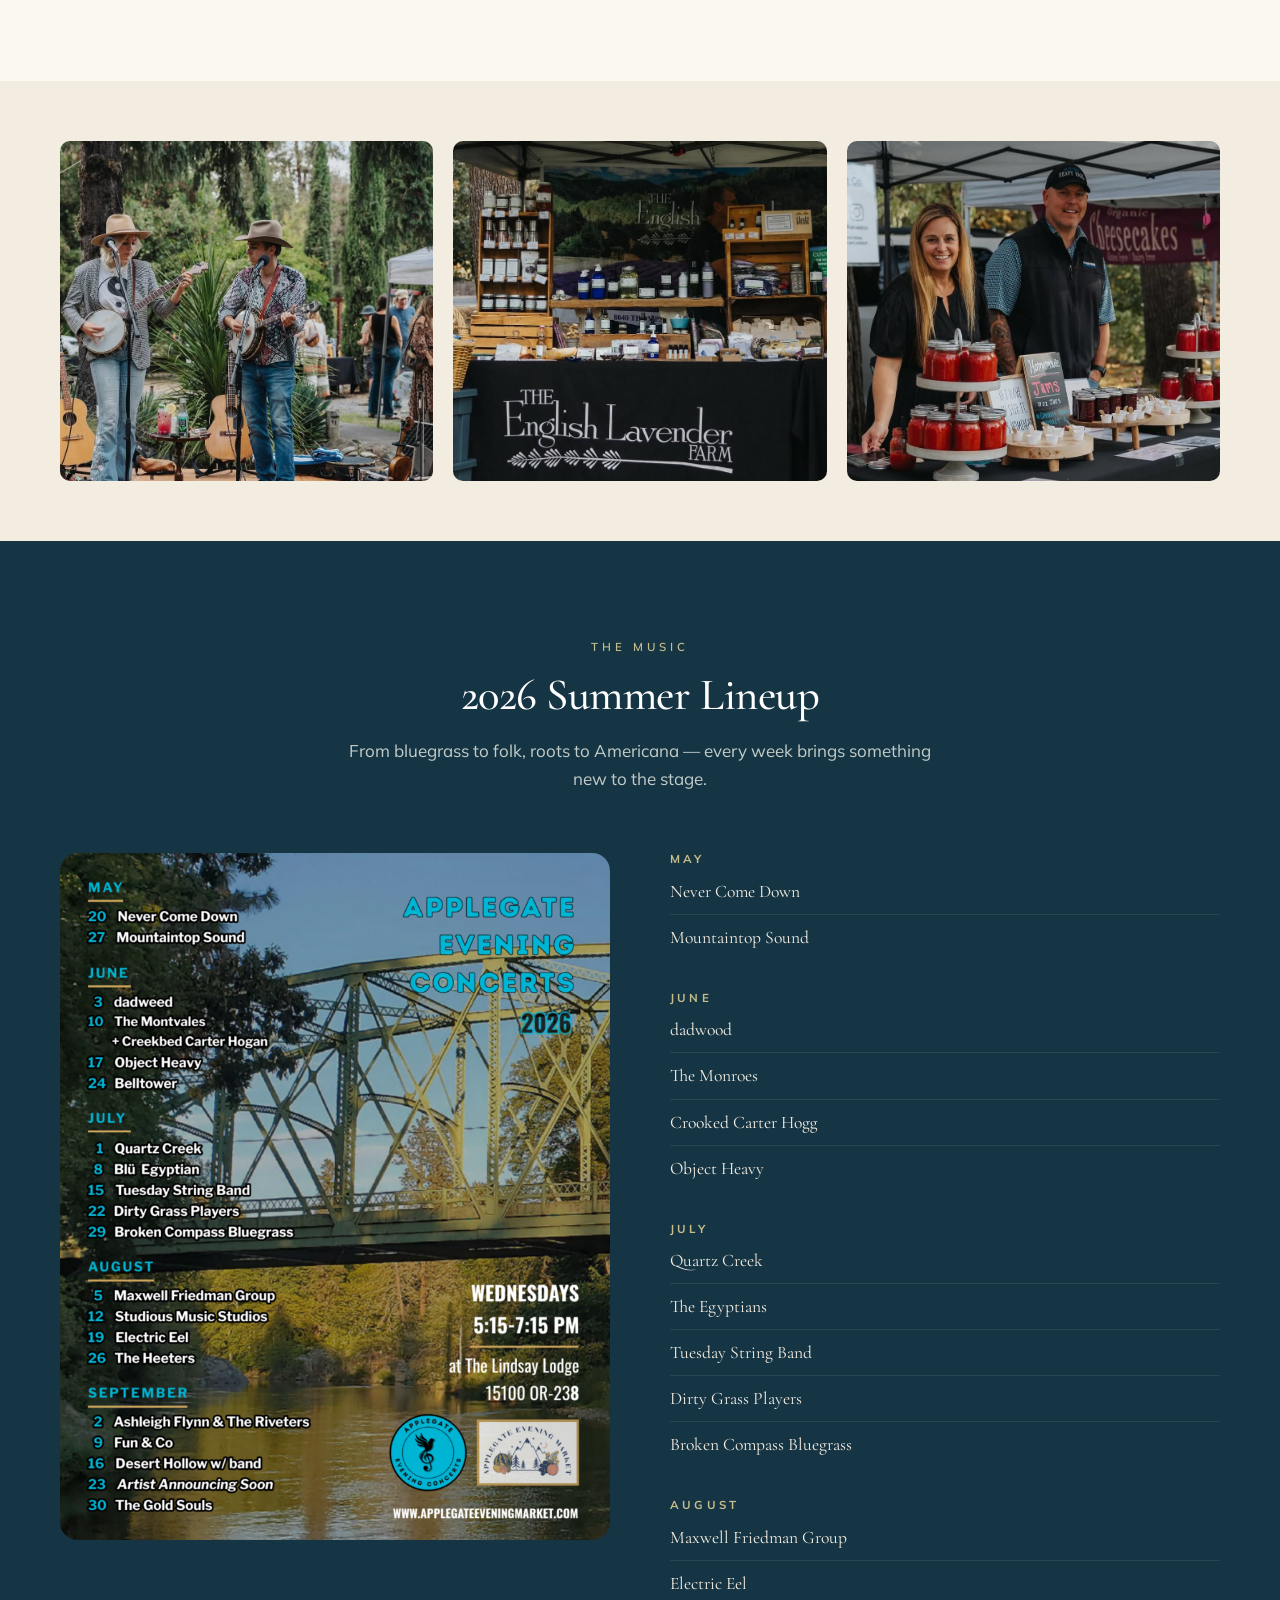
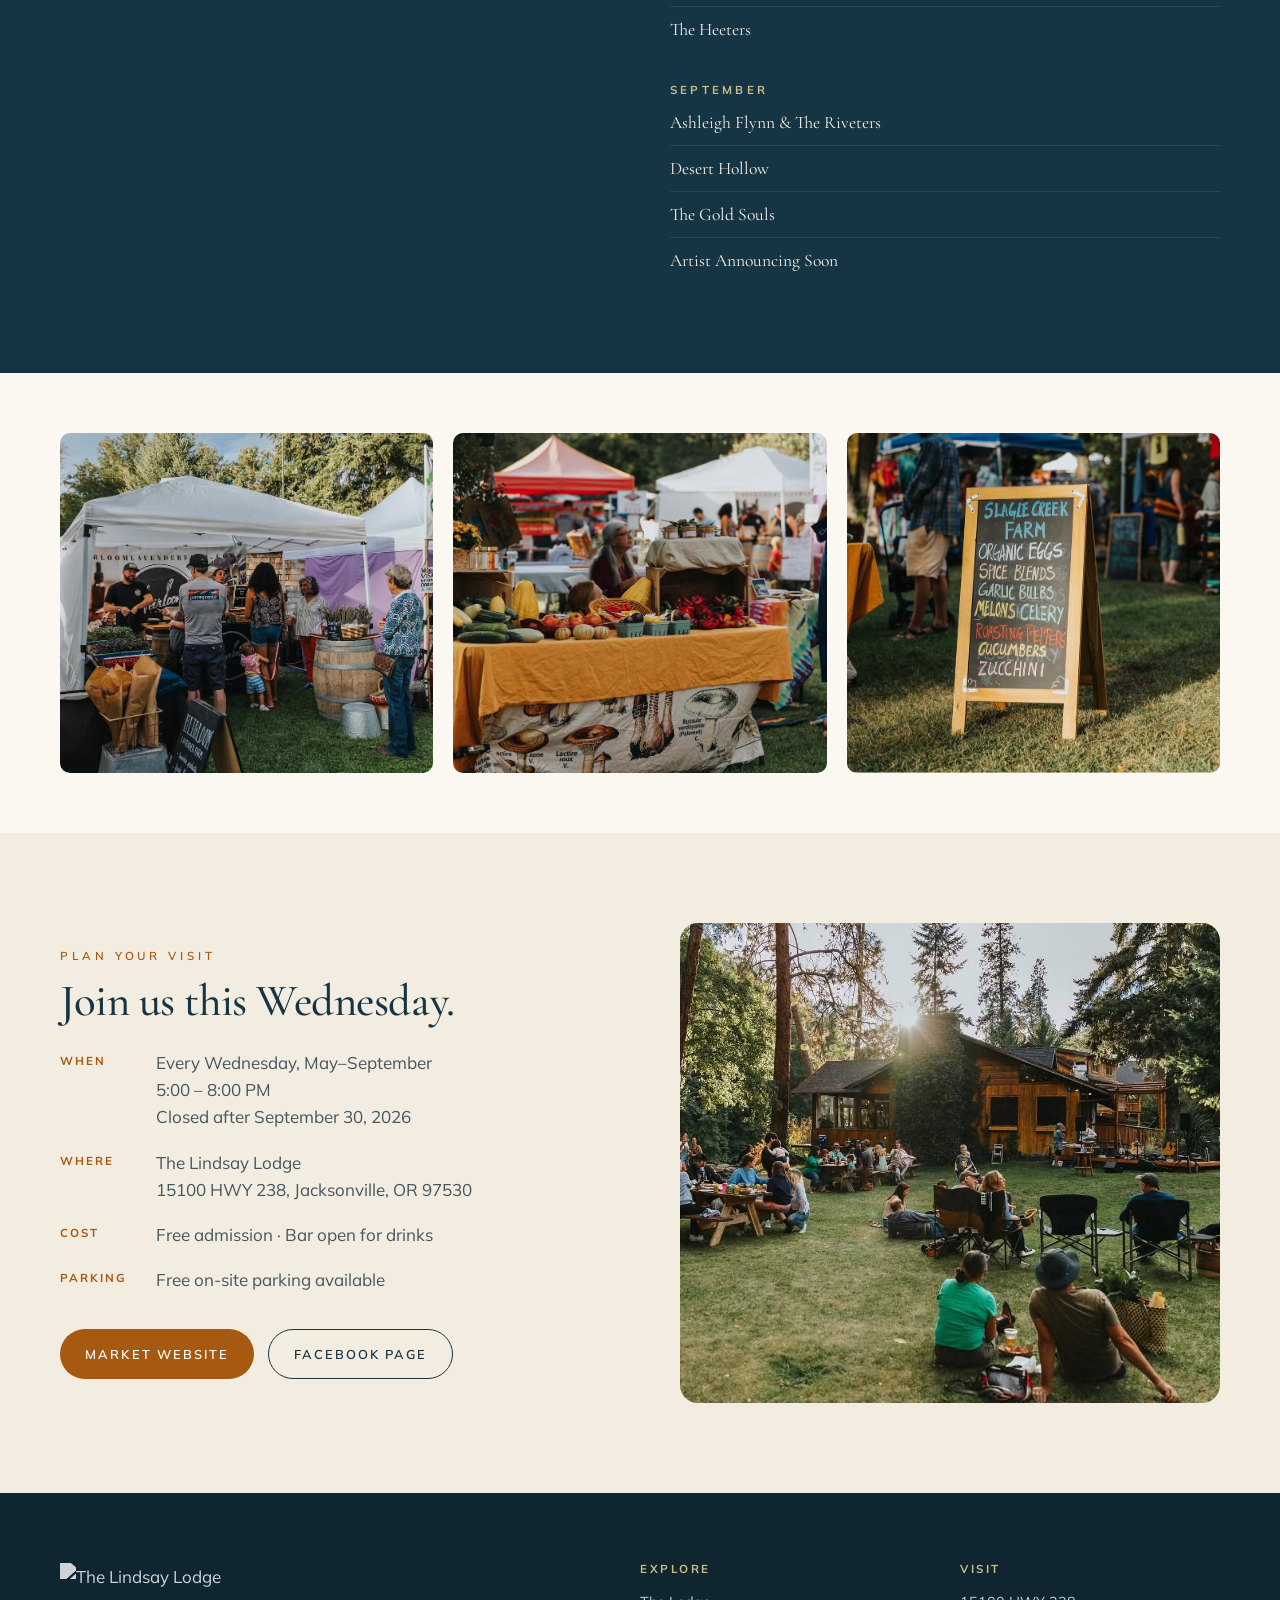
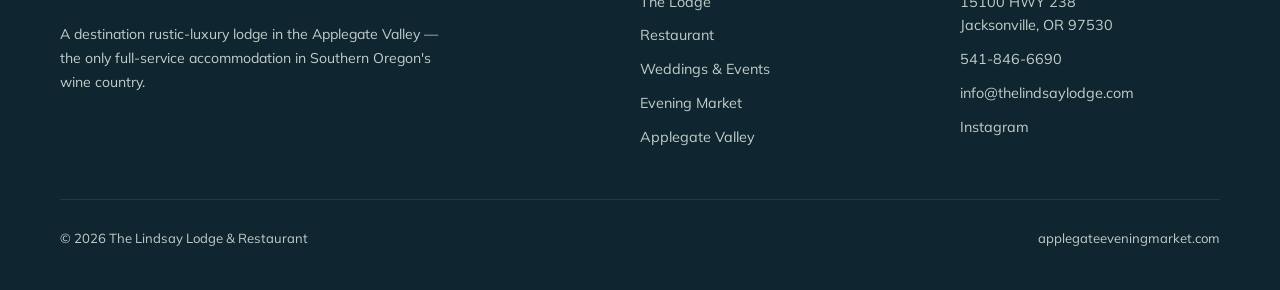
==== commit 1b87a33d: "Note that the Applegate Evening Market closes after September 30, 2026 Adds the closure date to the " ====
--- a/market.html
+++ b/market.html
@@ -249,7 +249,7 @@
   <div class="hero__body">
     <p class="hero__eyebrow">Every Wednesday · May through September · 5–8 PM</p>
     <h1>Applegate Evening Market</h1>
-    <p class="hero__sub">Live music, local vendors, farm-fresh produce, and a full bar — right here on the grounds of The Lindsay Lodge.</p>
+    <p class="hero__sub">Live music, local vendors, farm-fresh produce, and a full bar — right here on the grounds of The Lindsay Lodge. Our 2026 season runs through September 30.</p>
     <div class="hero__ctas">
       <a class="btn btn--solid" href="https://www.applegateeveningmarket.com" target="_blank" rel="noopener">Visit the Market Website</a>
       <a class="btn btn--ghost-light" href="#lineup">2026 Music Lineup</a>
@@ -268,6 +268,7 @@
         <p>Every Wednesday evening from May through September, the grounds of The Lindsay come alive with the Applegate Evening Market — an outdoor gathering celebrating the farms, makers, and musicians of the Applegate Valley.</p>
         <p>Each week you'll find fresh produce from local farms, handcrafted goods, artisan products, and more — all while enjoying live music. The Lindsay Lodge bar is open throughout the evening, serving beer, wine and a bistro menu. You'll also find other food vendors from the area.</p>
         <p>Bring your lawn chair, your neighbors, and your appetite.</p>
+        <p><strong>The market will be closed after September 30, 2026.</strong></p>
         <div style="margin-top:32px; display:flex; gap:40px; flex-wrap:wrap;">
           <div>
             <div style="font-family:var(--display);font-size:2.4rem;font-weight:500;color:var(--ink);">5 PM</div>
@@ -383,7 +384,7 @@
         <div class="visit__details">
           <div class="visit__detail">
             <span class="visit__detail__label">When</span>
-            <span class="visit__detail__val">Every Wednesday, May–September<br>5:00 – 8:00 PM</span>
+            <span class="visit__detail__val">Every Wednesday, May–September<br>5:00 – 8:00 PM<br>Closed after September 30, 2026</span>
           </div>
           <div class="visit__detail">
             <span class="visit__detail__label">Where</span>
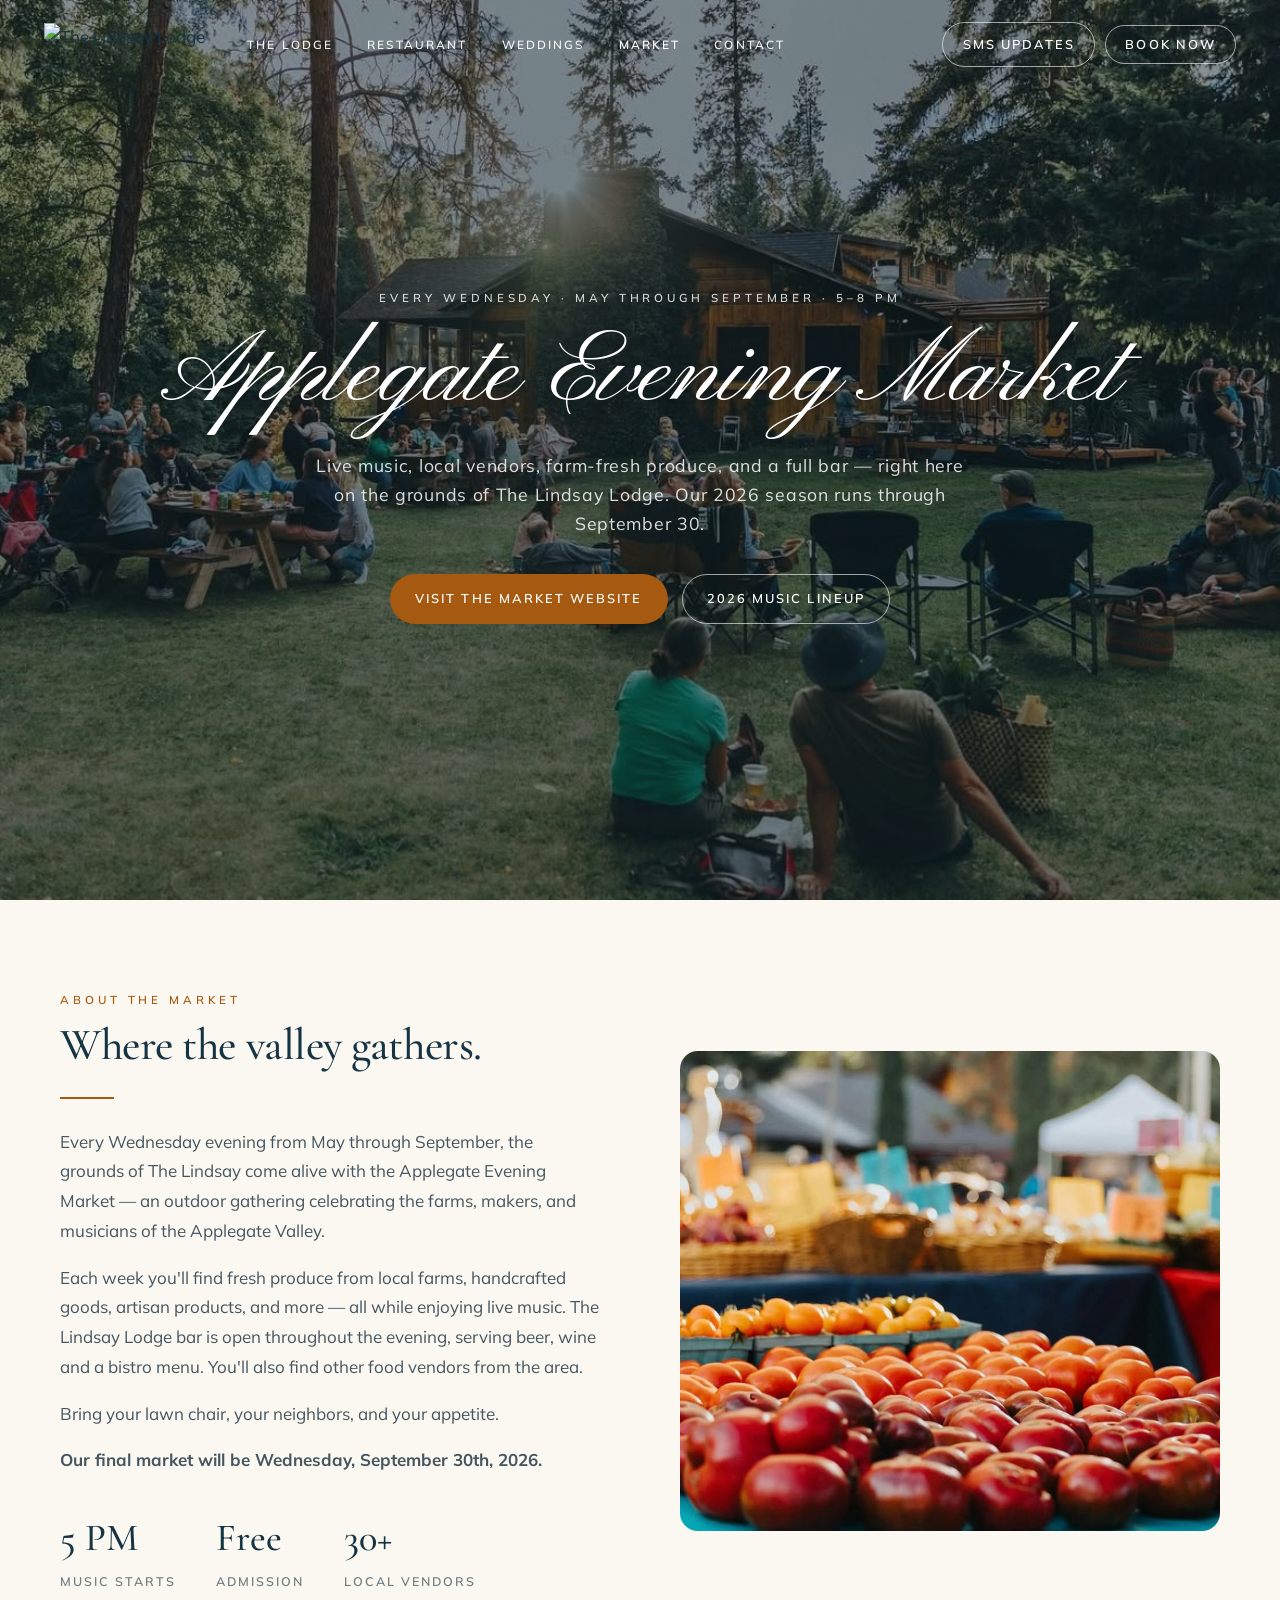
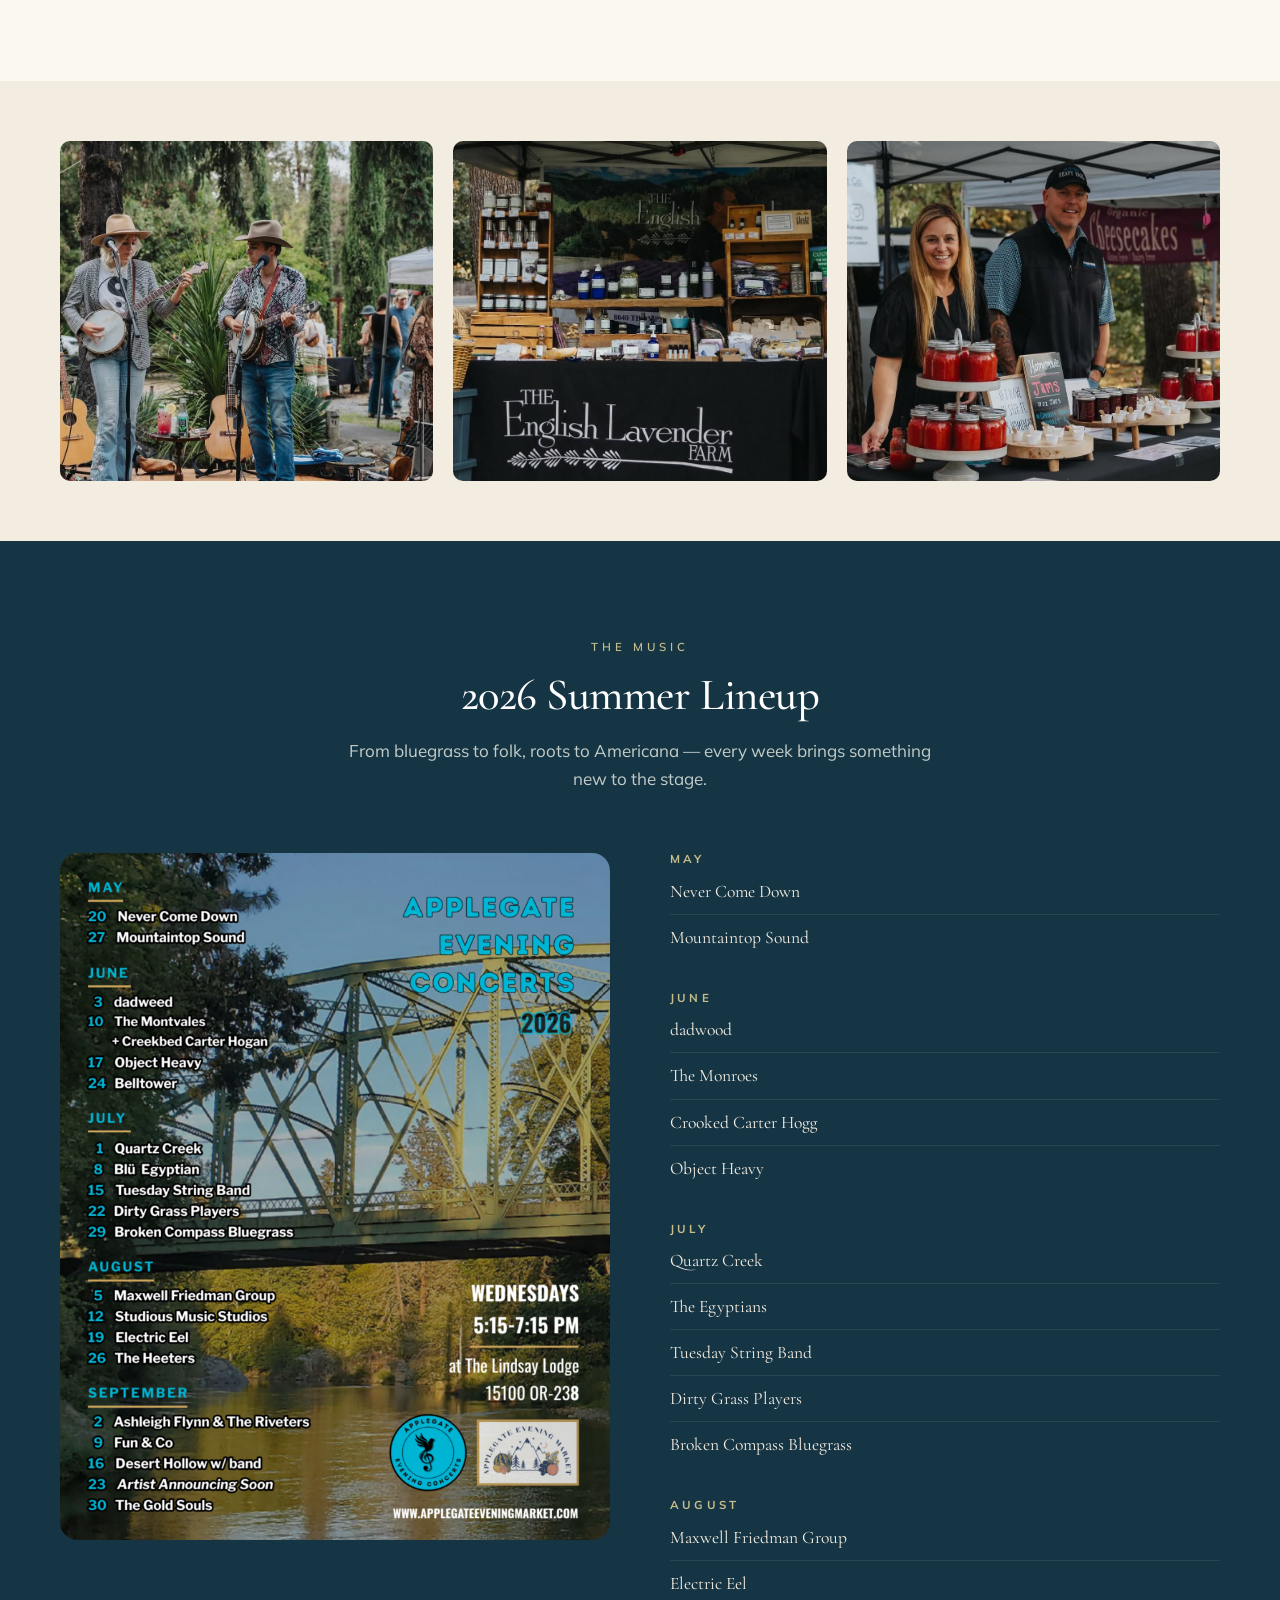
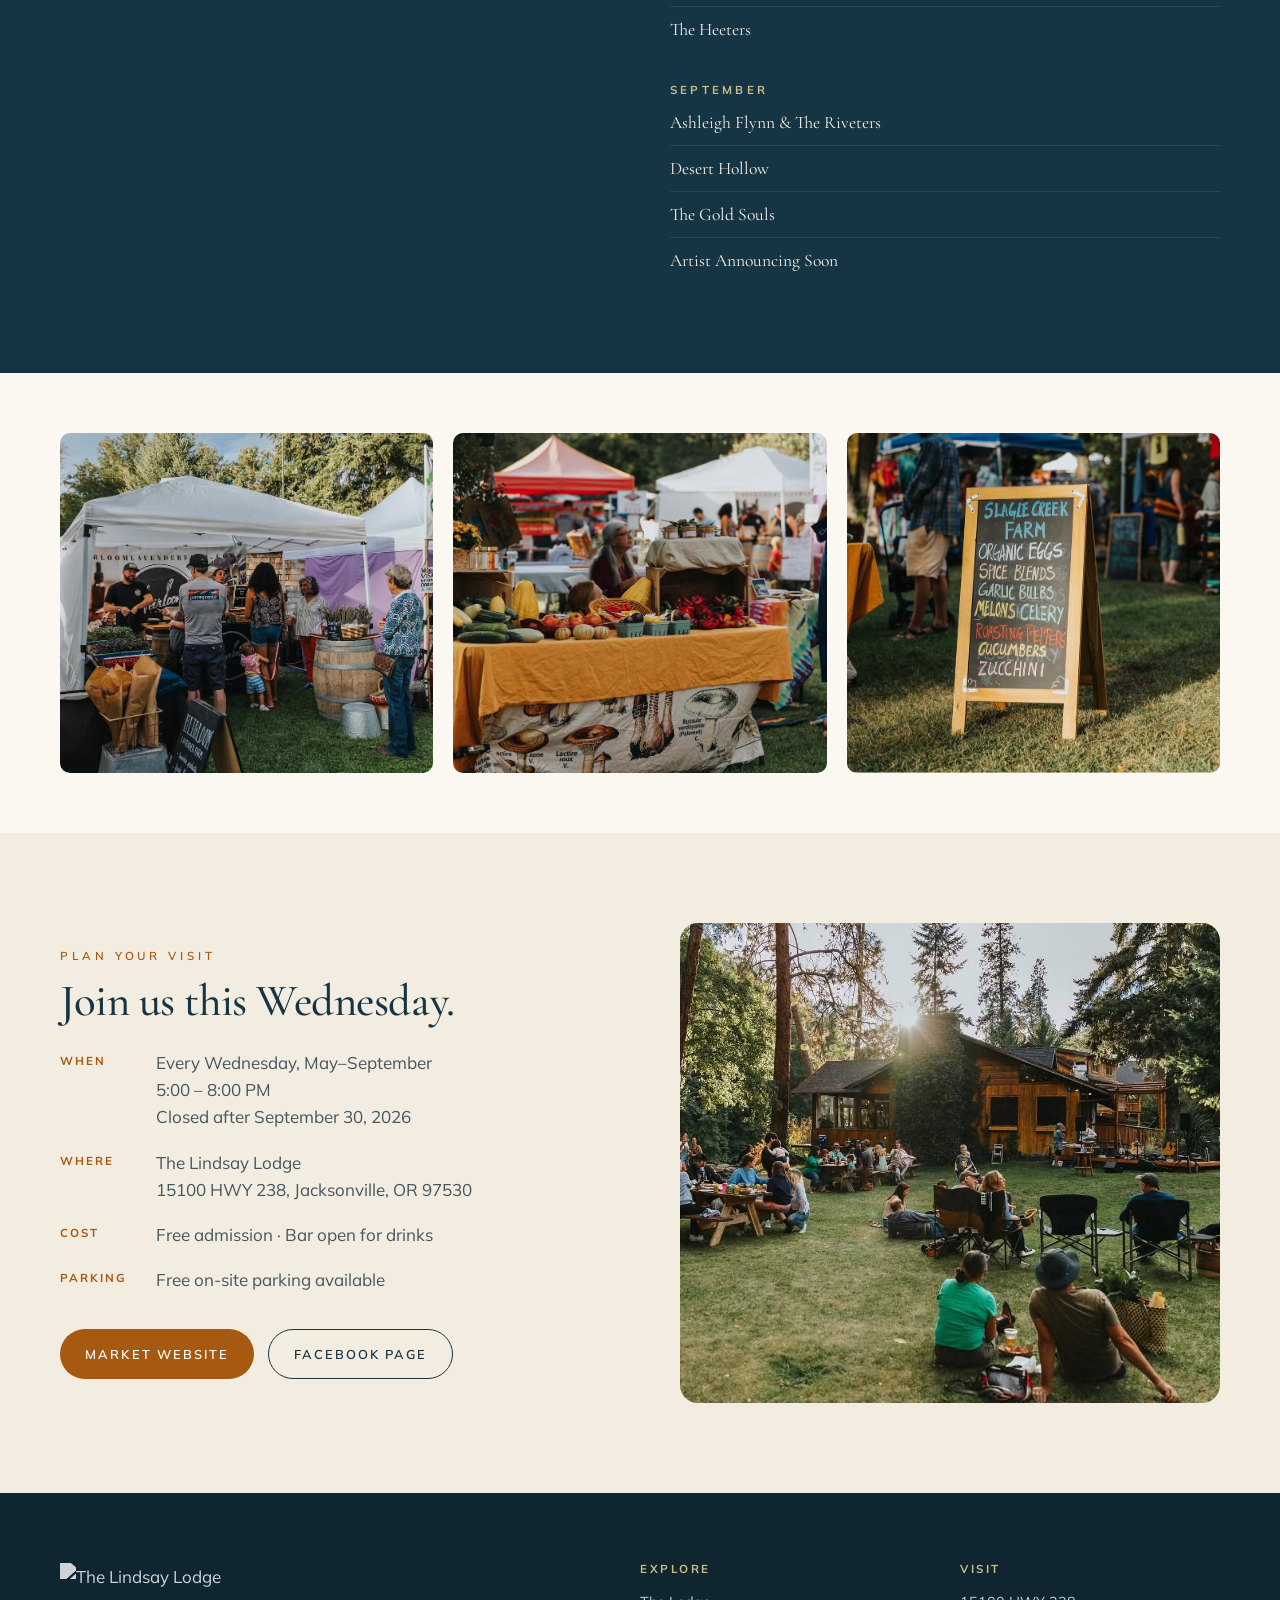
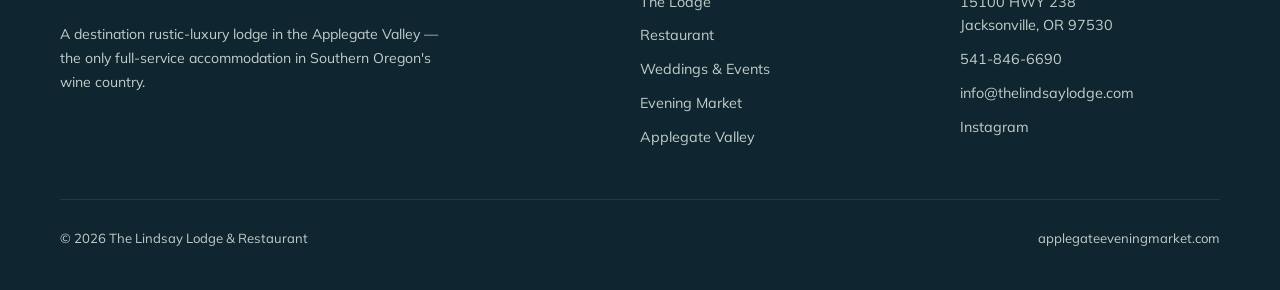
==== commit a1d3ab68: "Reword market closure note Co-Authored-By: Claude Sonnet 5 <noreply@anthropic.com>" ====
--- a/market.html
+++ b/market.html
@@ -268,7 +268,7 @@
         <p>Every Wednesday evening from May through September, the grounds of The Lindsay come alive with the Applegate Evening Market — an outdoor gathering celebrating the farms, makers, and musicians of the Applegate Valley.</p>
         <p>Each week you'll find fresh produce from local farms, handcrafted goods, artisan products, and more — all while enjoying live music. The Lindsay Lodge bar is open throughout the evening, serving beer, wine and a bistro menu. You'll also find other food vendors from the area.</p>
         <p>Bring your lawn chair, your neighbors, and your appetite.</p>
-        <p><strong>The market will be closed after September 30, 2026.</strong></p>
+        <p><strong>Our final market will be Wednesday, September 30th, 2026.</strong></p>
         <div style="margin-top:32px; display:flex; gap:40px; flex-wrap:wrap;">
           <div>
             <div style="font-family:var(--display);font-size:2.4rem;font-weight:500;color:var(--ink);">5 PM</div>
